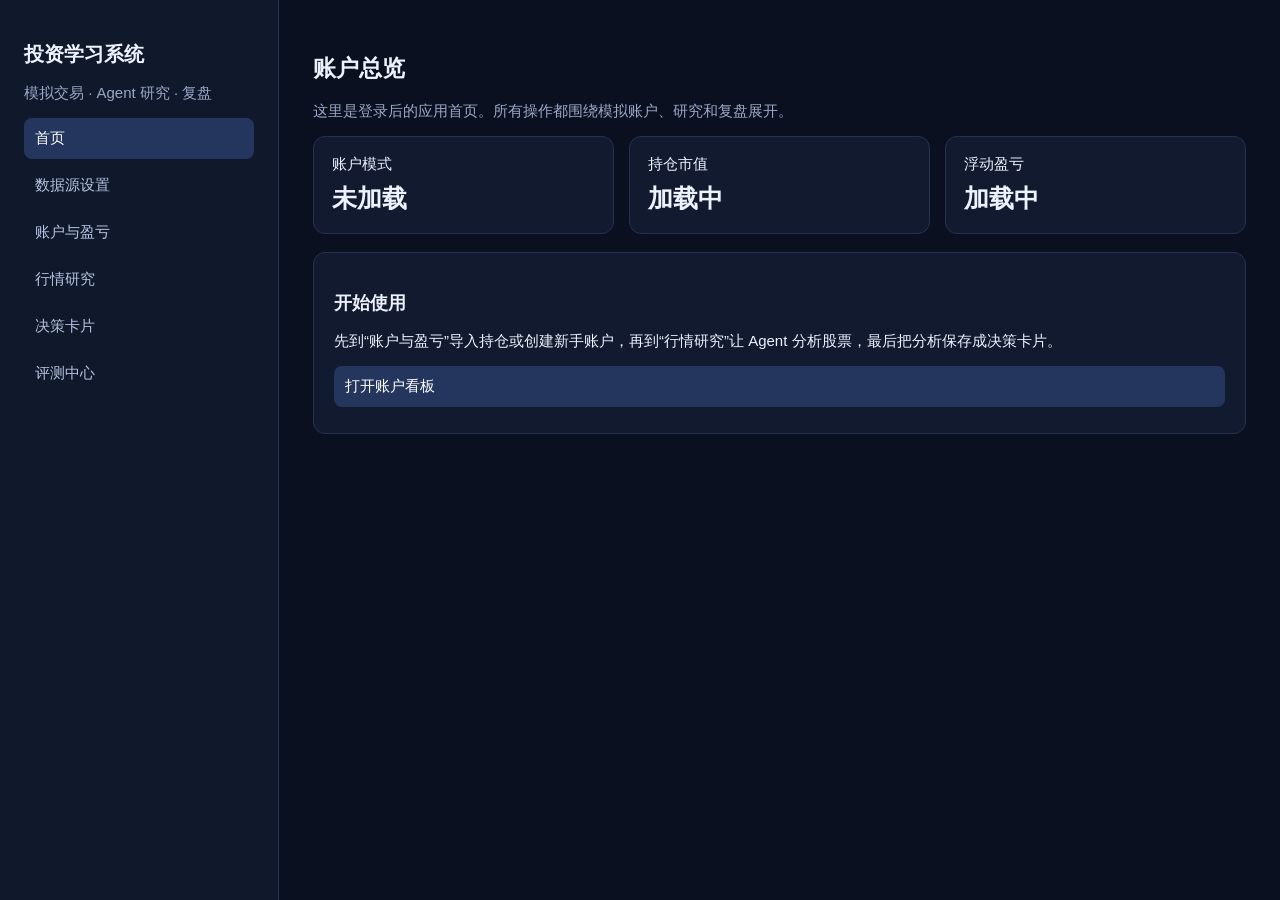
==== web/app.html @ bc61e570 "feat: establish multi-tenant paper trading workspace" ====
<!doctype html><html lang="zh-CN"><meta charset="utf-8"><meta name="viewport" content="width=device-width,initial-scale=1"><link rel="stylesheet" href="/app.css"><title>投资学习系统</title><style>body{margin:0;background:#0b1020;color:#edf2ff;font:15px Segoe UI,sans-serif}.layout{display:flex;min-height:100vh}.side{width:230px;background:#10182b;border-right:1px solid #263250;padding:24px}.side h1{font-size:20px}.nav{display:block;color:#b6c2df;text-decoration:none;padding:11px;border-radius:8px;margin:6px 0}.nav:hover,.nav.active{background:#24365e;color:#fff}.main{max-width:1100px;padding:34px;flex:1}.grid{display:grid;grid-template-columns:repeat(3,1fr);gap:15px}.stat{background:#121a2f;border:1px solid #263250;border-radius:12px;padding:18px}.stat b{font-size:25px;display:block;margin-top:8px}.panel{background:#121a2f;border:1px solid #263250;border-radius:12px;padding:20px;margin-top:18px}.muted{color:#9aa8c7}@media(max-width:750px){.side{width:170px}.main{padding:18px}.grid{grid-template-columns:1fr}}</style><div class="layout"><aside class="side"><h1>投资学习系统</h1><p class="muted">模拟交易 · Agent 研究 · 复盘</p><a class="nav active" href="/app.html">首页</a><a class="nav" href="/settings.html">数据源设置</a><a class="nav" href="/trading.html">账户与盈亏</a><a class="nav" href="/index.html">行情研究</a><a class="nav" href="/index.html#card-form">决策卡片</a><a class="nav" href="/index.html#evaluation">评测中心</a></aside><main class="main"><h2>账户总览</h2><p class="muted">这里是登录后的应用首页。所有操作都围绕模拟账户、研究和复盘展开。</p><div class="grid"><div class="stat">账户模式<b id="mode">加载中</b></div><div class="stat">持仓市值<b id="value">加载中</b></div><div class="stat">浮动盈亏<b id="pnl">加载中</b></div></div><section class="panel"><h3>开始使用</h3><p>先到“账户与盈亏”导入持仓或创建新手账户，再到“行情研究”让 Agent 分析股票，最后把分析保存成决策卡片。</p><a class="nav active" href="/trading.html">打开账户看板</a></section></main></div><script>fetch('/api/portfolio').then(r=>r.json()).then(d=>{mode.textContent=d.mode==='experienced'?'已有账户':'新手模拟';value.textContent=(d.marketValue||0).toFixed(2)+' 元';pnl.textContent=(d.unrealizedPnl||0).toFixed(2)+' 元'}).catch(()=>{mode.textContent='未加载'})</script></html>
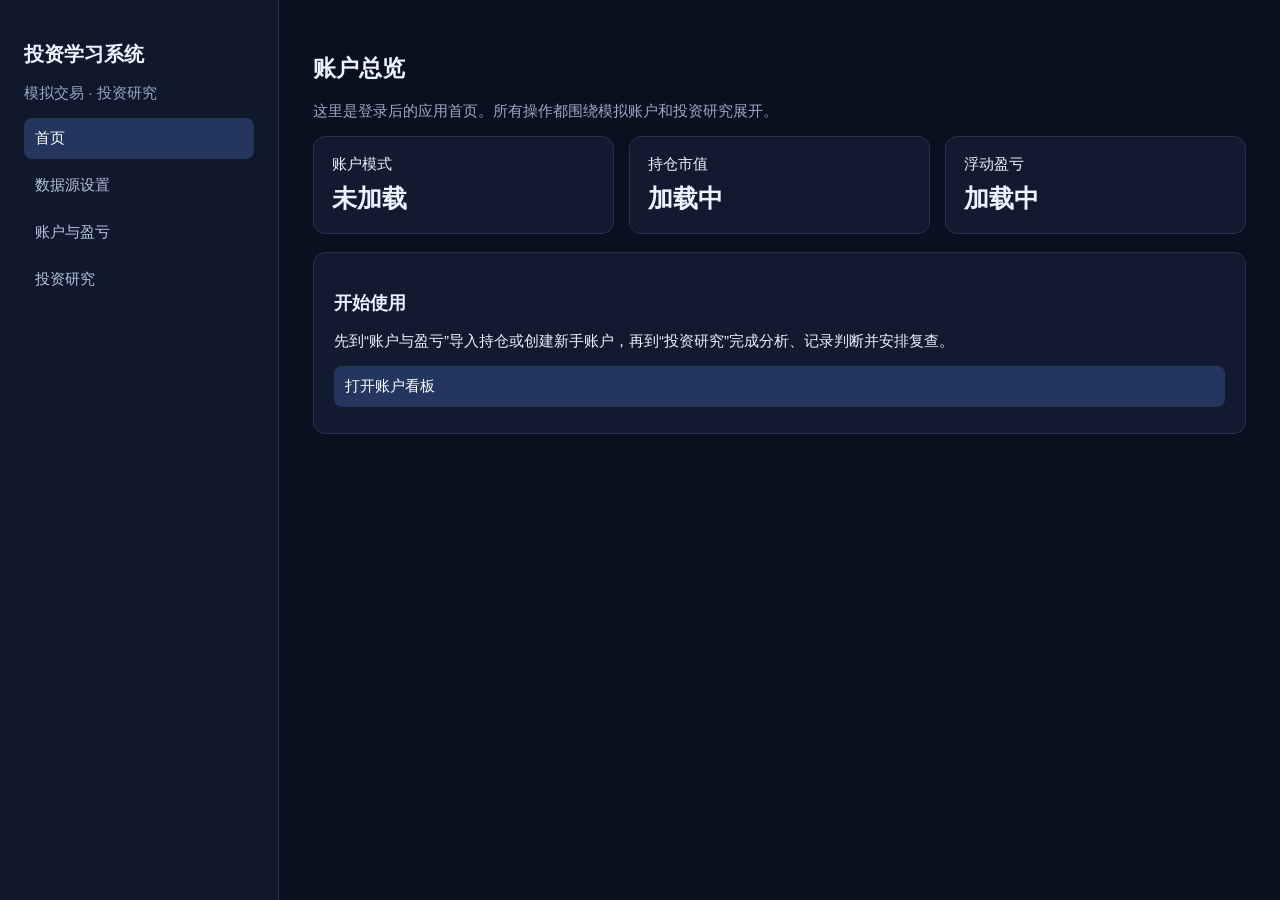
==== commit 5164faf1: "ui: consolidate investment research entry" ====
--- a/web/app.html
+++ b/web/app.html
@@ -1,4 +1,8 @@
-<!doctype html><html lang="zh-CN"><meta charset="utf-8"><meta name="viewport" content="width=device-width,initial-scale=1"><link rel="stylesheet" href="/app.css"><title>投资学习系统</title><style>body{margin:0;background:#0b1020;color:#edf2ff;font:15px Segoe UI,sans-serif}.layout{display:flex;min-height:100vh}.side{width:230px;background:#10182b;border-right:1px solid #263250;padding:24px}.side h1{font-size:20px}.nav{display:block;color:#b6c2df;text-decoration:none;padding:11px;border-radius:8px;margin:6px 0}.nav:hover,.nav.active{background:#24365e;color:#fff}.main{max-width:1100px;padding:34px;flex:1}.grid{display:grid;grid-template-columns:repeat(3,1fr);gap:15px}.stat{background:#121a2f;border:1px solid #263250;border-radius:12px;padding:18px}.stat b{font-size:25px;display:block;margin-top:8px}.panel{background:#121a2f;border:1px solid #263250;border-radius:12px;padding:20px;margin-top:18px}.muted{color:#9aa8c7}@media(max-width:750px){.side{width:170px}.main{padding:18px}.grid{grid-template-columns:1fr}}</style><div class="layout"><aside class="side"><h1>投资学习系统</h1><p class="muted">模拟交易 · Agent 研究 · 复盘</p><a class="nav active" href="/app.html">首页</a><a class="nav" href="/settings.html">数据源设置</a><a class="nav" href="/trading.html">账户与盈亏</a><a class="nav" href="/index.html">行情研究</a><a class="nav" href="/index.html#card-form">决策卡片</a><a class="nav" href="/index.html#evaluation">评测中心</a></aside><main class="main"><h2>账户总览</h2><p class="muted">这里是登录后的应用首页。所有操作都围绕模拟账户、研究和复盘展开。</p><div class="grid"><div class="stat">账户模式<b id="mode">加载中</b></div><div class="stat">持仓市值<b id="value">加载中</b></div><div class="stat">浮动盈亏<b id="pnl">加载中</b></div></div><section class="panel"><h3>开始使用</h3><p>先到“账户与盈亏”导入持仓或创建新手账户，再到“行情研究”让 Agent 分析股票，最后把分析保存成决策卡片。</p><a class="nav active" href="/trading.html">打开账户看板</a></section></main></div><script>fetch('/api/portfolio').then(r=>r.json()).then(d=>{mode.textContent=d.mode==='experienced'?'已有账户':'新手模拟';value.textContent=(d.marketValue||0).toFixed(2)+' 元';pnl.textContent=(d.unrealizedPnl||0).toFixed(2)+' 元'}).catch(()=>{mode.textContent='未加载'})</script></html>
+<!doctype html><html lang="zh-CN"><meta charset="utf-8"><meta name="viewport" content="width=device-width,initial-scale=1"><link rel="stylesheet" href="/app.css"><title>投资学习系统</title><style>body{margin:0;background:#0b1020;color:#edf2ff;font:15px Segoe UI,sans-serif}.layout{display:flex;min-height:100vh}.side{width:230px;background:#10182b;border-right:1px solid #263250;padding:24px}.side h1{font-size:20px}.nav{display:block;color:#b6c2df;text-decoration:none;padding:11px;border-radius:8px;margin:6px 0}.nav:hover,.nav.active{background:#24365e;color:#fff}.main{max-width:1100px;padding:34px;flex:1}.grid{display:grid;grid-template-columns:repeat(3,1fr);gap:15px}.stat{background:#121a2f;border:1px solid #263250;border-radius:12px;padding:18px}.stat b{font-size:25px;display:block;margin-top:8px}.panel{background:#121a2f;border:1px solid #263250;border-radius:12px;padding:20px;margin-top:18px}.muted{color:#9aa8c7}@media(max-width:750px){.side{width:170px}.main{padding:18px}.grid{grid-template-columns:1fr}}</style><div class="layout"><aside class="side"><h1>投资学习系统</h1><p class="muted">模拟交易 · 投资研究</p><a class="nav active" href="/app.html">首页</a><a class="nav" href="/settings.html">数据源设置</a><a class="nav" href="/trading.html">账户与盈亏</a><a class="nav" href="/index.html">投资研究</a></aside><main class="main"><h2>账户总览</h2><p class="muted">这里是登录后的应用首页。所有操作都围绕模拟账户和投资研究展开。</p><div class="grid"><div class="stat">账户模式<b id="mode">加载中</b></div><div class="stat">持仓市值<b id="value">加载中</b></div><div class="stat">浮动盈亏<b id="pnl">加载中</b></div></div><section class="panel"><h3>开始使用</h3><p>先到“账户与盈亏”导入持仓或创建新手账户，再到“投资研究”完成分析、记录判断并安排复查。</p><a class="nav active" href="/trading.html">打开账户看板</a></section></main></div><script>fetch('/api/portfolio').then(r=>r.json()).then(d=>{mode.textContent=d.mode==='experienced'?'已有账户':'新手模拟';value.textContent=(d.marketValue||0).toFixed(2)+' 元';pnl.textContent=(d.unrealizedPnl||0).toFixed(2)+' 元'}).catch(()=>{mode.textContent='未加载'})</script></html>
 
 
 
+
+
+
+
